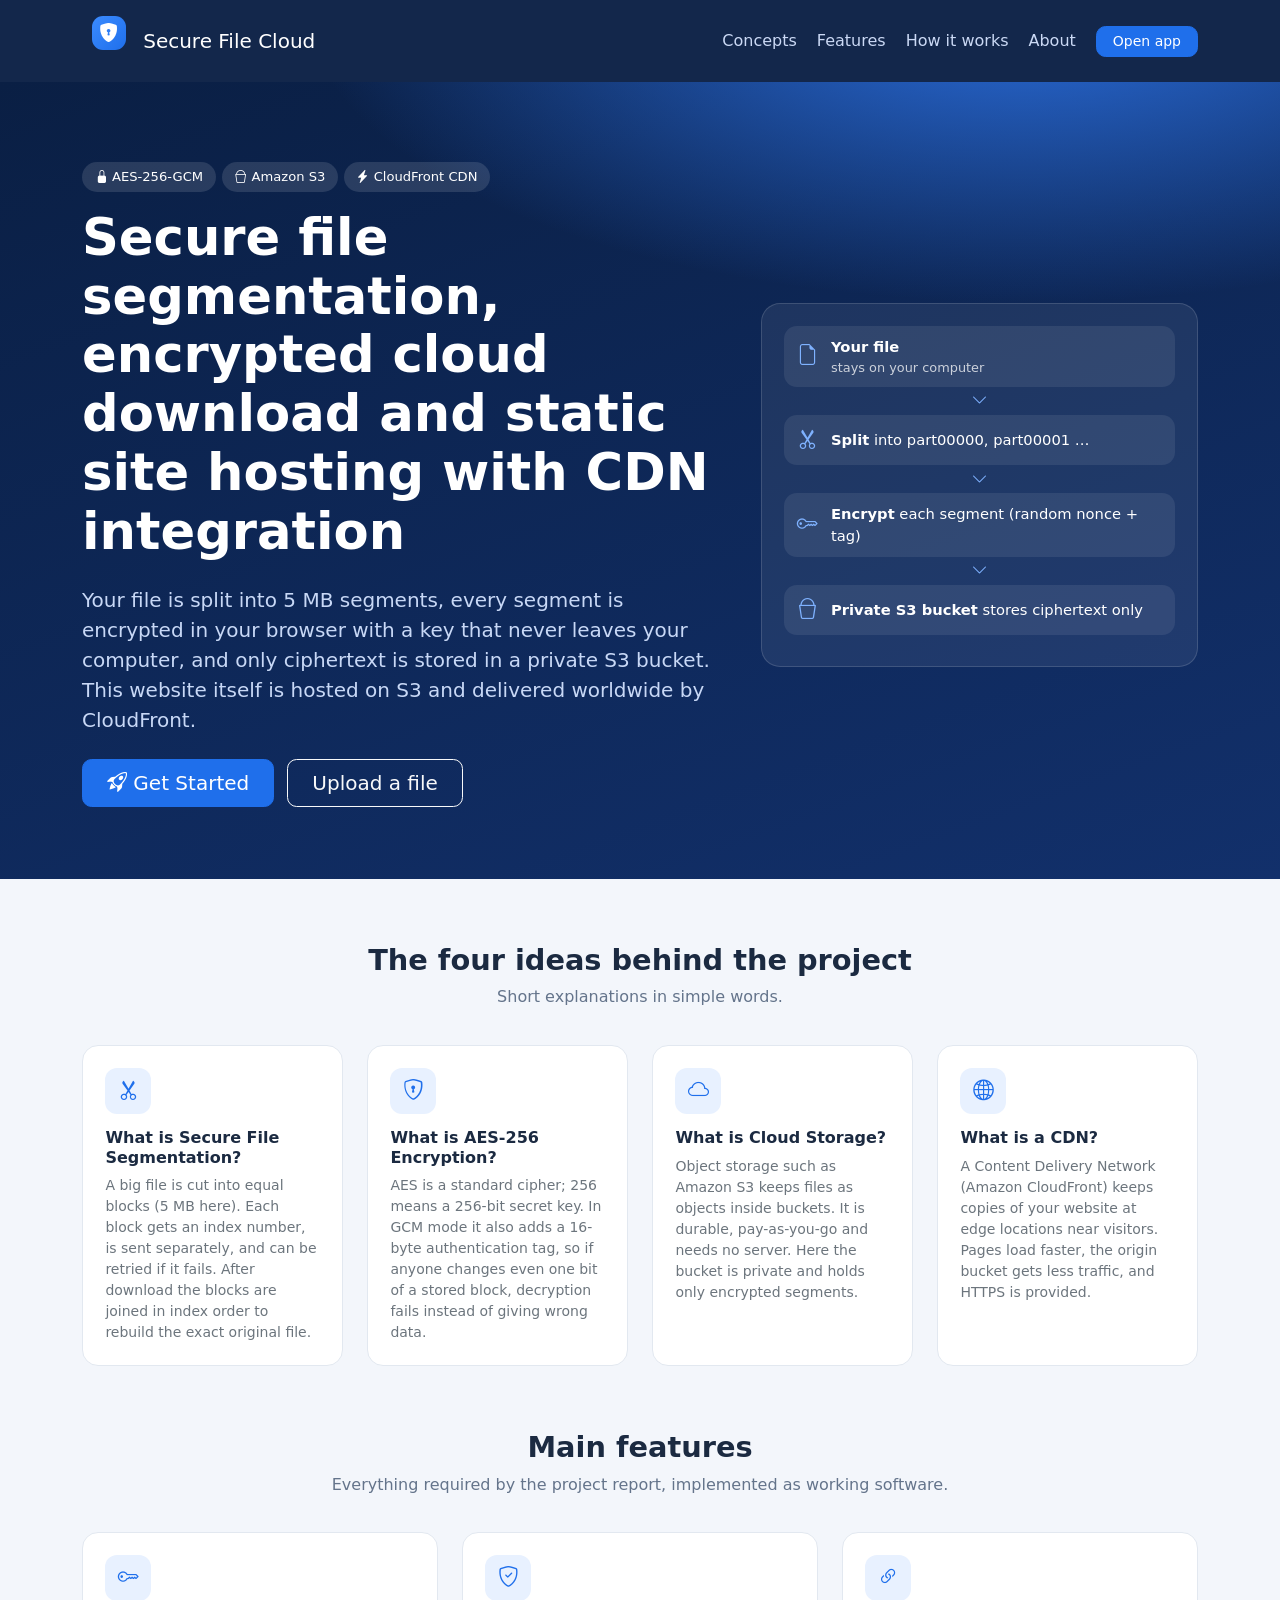
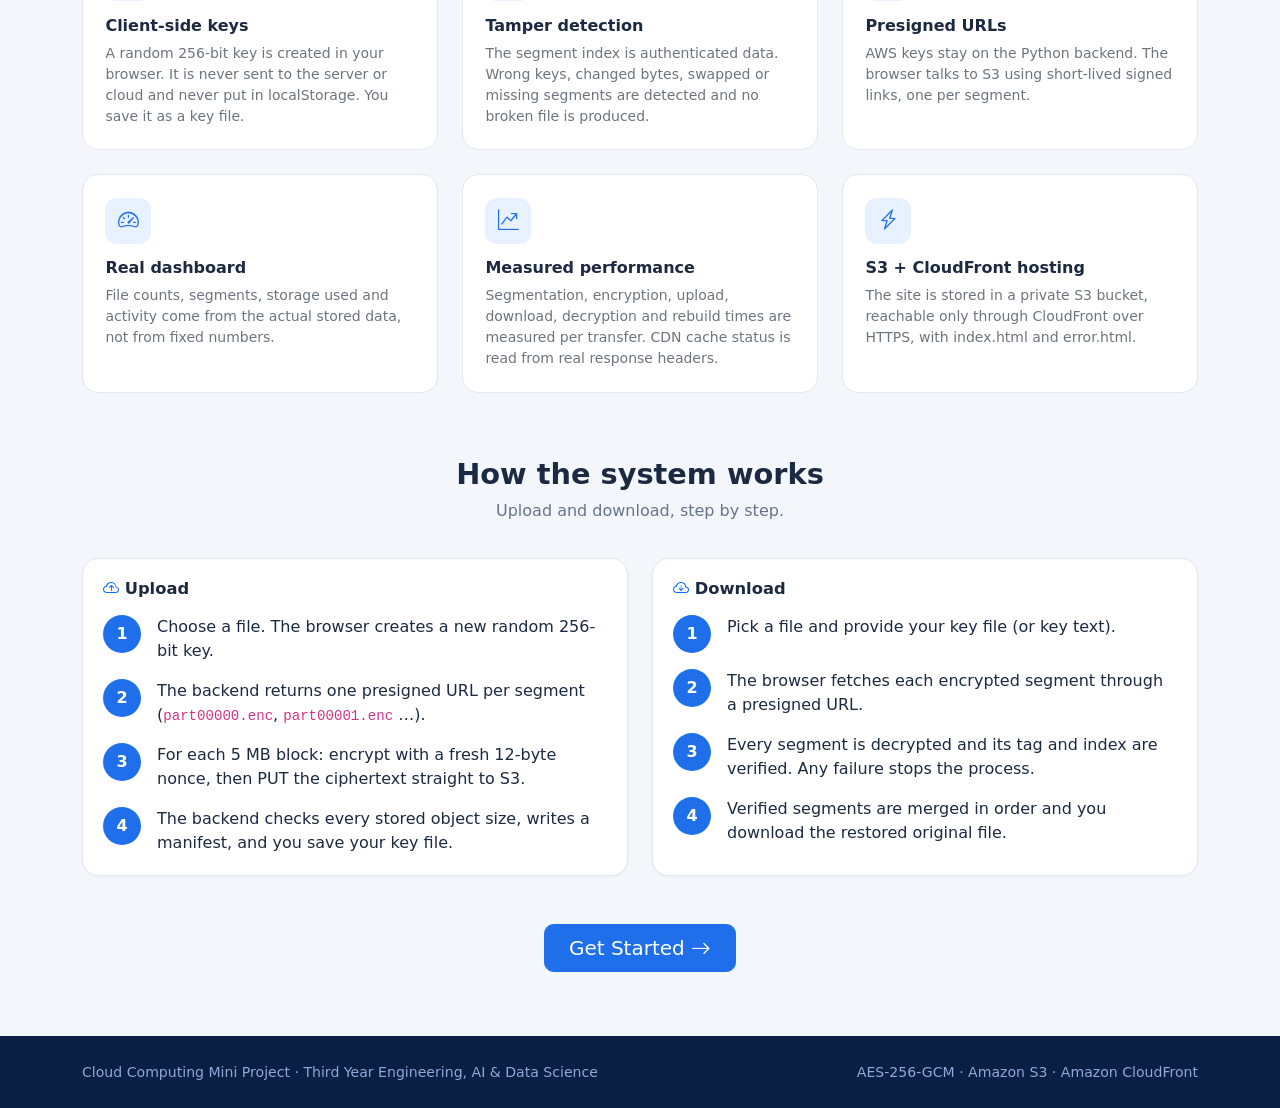
==== frontend/index.html @ 1c8c1bfe "initial app" ====
<!DOCTYPE html>
<html lang="en"><head><meta charset="utf-8"><meta name="viewport" content="width=device-width,initial-scale=1">
<link rel="icon" href="data:image/svg+xml,<svg xmlns=%22http://www.w3.org/2000/svg%22 viewBox=%220 0 100 100%22><text y=%22.9em%22 font-size=%2290%22>🔐</text></svg>">
<link href="https://cdn.jsdelivr.net/npm/bootstrap@5.3.3/dist/css/bootstrap.min.css" rel="stylesheet">
<link href="https://cdn.jsdelivr.net/npm/bootstrap-icons@1.11.3/font/bootstrap-icons.min.css" rel="stylesheet">
<link href="style.css" rel="stylesheet">
<script src="config.js"></script><title>Secure File Cloud · Segmentation, AES-256-GCM, S3 and CDN</title>
<meta name="description" content="Split files into segments, encrypt them in your browser with AES-256-GCM, store them in Amazon S3 and serve the site through CloudFront."></head>
<body>
<nav class="navbar navbar-expand-lg nav-land sticky-top navbar-dark"><div class="container">
  <a class="navbar-brand d-flex align-items-center gap-2" href="index.html"><span class="brand"><span class="logo" style="width:34px;height:34px"><i class="bi bi-shield-lock-fill"></i></span></span>Secure File Cloud</a>
  <button class="navbar-toggler" data-bs-toggle="collapse" data-bs-target="#nv" onclick="document.getElementById('nv').classList.toggle('show')"><span class="navbar-toggler-icon"></span></button>
  <div class="collapse navbar-collapse" id="nv"><ul class="navbar-nav ms-auto align-items-lg-center gap-lg-1">
    <li class="nav-item"><a class="nav-link" href="#concepts">Concepts</a></li><li class="nav-item"><a class="nav-link" href="#features">Features</a></li>
    <li class="nav-item"><a class="nav-link" href="#how">How it works</a></li><li class="nav-item"><a class="nav-link" href="about.html">About</a></li>
    <li class="nav-item ms-lg-2"><a class="btn btn-primary btn-sm px-3" href="dashboard.html">Open app</a></li></ul></div></div></nav>

<header class="hero"><div class="container"><div class="row align-items-center g-5">
  <div class="col-lg-7">
    <span class="chip"><i class="bi bi-lock-fill"></i> AES-256-GCM</span><span class="chip"><i class="bi bi-bucket"></i> Amazon S3</span><span class="chip"><i class="bi bi-lightning-charge-fill"></i> CloudFront CDN</span>
    <h1 class="mt-2">Secure file segmentation, encrypted cloud download and static site hosting with CDN integration</h1>
    <p class="lead my-4">Your file is split into 5 MB segments, every segment is encrypted <b>in your browser</b> with a key that never leaves your computer, and only ciphertext is stored in a private S3 bucket. This website itself is hosted on S3 and delivered worldwide by CloudFront.</p>
    <a class="btn btn-primary btn-lg px-4 me-2" href="dashboard.html"><i class="bi bi-rocket-takeoff"></i> Get Started</a>
    <a class="btn btn-outline-light btn-lg px-4" href="upload.html">Upload a file</a>
  </div>
  <div class="col-lg-5"><div class="flow">
    <div class="node"><i class="bi bi-file-earmark"></i><div><b>Your file</b><div class="small opacity-75">stays on your computer</div></div></div><div class="arrow"><i class="bi bi-chevron-down"></i></div>
    <div class="node"><i class="bi bi-scissors"></i><div><b>Split</b> into part00000, part00001 …</div></div><div class="arrow"><i class="bi bi-chevron-down"></i></div>
    <div class="node"><i class="bi bi-key"></i><div><b>Encrypt</b> each segment (random nonce + tag)</div></div><div class="arrow"><i class="bi bi-chevron-down"></i></div>
    <div class="node"><i class="bi bi-bucket"></i><div><b>Private S3 bucket</b> stores ciphertext only</div></div></div></div>
</div></div></header>

<section class="sect" id="concepts"><div class="container text-center"><h2>The four ideas behind the project</h2><p class="sub">Short explanations in simple words.</p>
<div class="row g-4 text-start">
 <div class="col-md-6 col-lg-3"><div class="card-x"><div class="ico"><i class="bi bi-scissors"></i></div><h3 class="h6 fw-bold">What is Secure File Segmentation?</h3><p class="small text-secondary mb-0">A big file is cut into equal blocks (5 MB here). Each block gets an index number, is sent separately, and can be retried if it fails. After download the blocks are joined in index order to rebuild the exact original file.</p></div></div>
 <div class="col-md-6 col-lg-3"><div class="card-x"><div class="ico"><i class="bi bi-shield-lock"></i></div><h3 class="h6 fw-bold">What is AES-256 Encryption?</h3><p class="small text-secondary mb-0">AES is a standard cipher; 256 means a 256-bit secret key. In GCM mode it also adds a 16-byte authentication tag, so if anyone changes even one bit of a stored block, decryption fails instead of giving wrong data.</p></div></div>
 <div class="col-md-6 col-lg-3"><div class="card-x"><div class="ico"><i class="bi bi-cloud"></i></div><h3 class="h6 fw-bold">What is Cloud Storage?</h3><p class="small text-secondary mb-0">Object storage such as Amazon S3 keeps files as objects inside buckets. It is durable, pay-as-you-go and needs no server. Here the bucket is private and holds only encrypted segments.</p></div></div>
 <div class="col-md-6 col-lg-3"><div class="card-x"><div class="ico"><i class="bi bi-globe2"></i></div><h3 class="h6 fw-bold">What is a CDN?</h3><p class="small text-secondary mb-0">A Content Delivery Network (Amazon CloudFront) keeps copies of your website at edge locations near visitors. Pages load faster, the origin bucket gets less traffic, and HTTPS is provided.</p></div></div>
</div></div></section>

<section class="sect pt-0" id="features"><div class="container text-center"><h2>Main features</h2><p class="sub">Everything required by the project report, implemented as working software.</p>
<div class="row g-4 text-start">
 <div class="col-md-6 col-lg-4"><div class="card-x"><div class="ico"><i class="bi bi-key"></i></div><h3 class="h6 fw-bold">Client-side keys</h3><p class="small text-secondary mb-0">A random 256-bit key is created in your browser. It is never sent to the server or cloud and never put in localStorage. You save it as a key file.</p></div></div>
 <div class="col-md-6 col-lg-4"><div class="card-x"><div class="ico"><i class="bi bi-shield-check"></i></div><h3 class="h6 fw-bold">Tamper detection</h3><p class="small text-secondary mb-0">The segment index is authenticated data. Wrong keys, changed bytes, swapped or missing segments are detected and no broken file is produced.</p></div></div>
 <div class="col-md-6 col-lg-4"><div class="card-x"><div class="ico"><i class="bi bi-link-45deg"></i></div><h3 class="h6 fw-bold">Presigned URLs</h3><p class="small text-secondary mb-0">AWS keys stay on the Python backend. The browser talks to S3 using short-lived signed links, one per segment.</p></div></div>
 <div class="col-md-6 col-lg-4"><div class="card-x"><div class="ico"><i class="bi bi-speedometer2"></i></div><h3 class="h6 fw-bold">Real dashboard</h3><p class="small text-secondary mb-0">File counts, segments, storage used and activity come from the actual stored data, not from fixed numbers.</p></div></div>
 <div class="col-md-6 col-lg-4"><div class="card-x"><div class="ico"><i class="bi bi-graph-up-arrow"></i></div><h3 class="h6 fw-bold">Measured performance</h3><p class="small text-secondary mb-0">Segmentation, encryption, upload, download, decryption and rebuild times are measured per transfer. CDN cache status is read from real response headers.</p></div></div>
 <div class="col-md-6 col-lg-4"><div class="card-x"><div class="ico"><i class="bi bi-lightning-charge"></i></div><h3 class="h6 fw-bold">S3 + CloudFront hosting</h3><p class="small text-secondary mb-0">The site is stored in a private S3 bucket, reachable only through CloudFront over HTTPS, with index.html and error.html.</p></div></div>
</div></div></section>

<section class="sect pt-0" id="how"><div class="container"><h2 class="text-center">How the system works</h2><p class="sub text-center">Upload and download, step by step.</p>
<div class="row g-4"><div class="col-lg-6"><div class="panel h-100"><h3><i class="bi bi-cloud-arrow-up text-primary"></i> Upload</h3>
 <div class="d-flex gap-3 mb-3"><span class="step-n">1</span><div>Choose a file. The browser creates a new random 256-bit key.</div></div>
 <div class="d-flex gap-3 mb-3"><span class="step-n">2</span><div>The backend returns one presigned URL per segment (<code>part00000.enc</code>, <code>part00001.enc</code> …).</div></div>
 <div class="d-flex gap-3 mb-3"><span class="step-n">3</span><div>For each 5 MB block: encrypt with a fresh 12-byte nonce, then PUT the ciphertext straight to S3.</div></div>
 <div class="d-flex gap-3"><span class="step-n">4</span><div>The backend checks every stored object size, writes a manifest, and you save your key file.</div></div></div></div>
 <div class="col-lg-6"><div class="panel h-100"><h3><i class="bi bi-cloud-arrow-down text-primary"></i> Download</h3>
 <div class="d-flex gap-3 mb-3"><span class="step-n">1</span><div>Pick a file and provide your key file (or key text).</div></div>
 <div class="d-flex gap-3 mb-3"><span class="step-n">2</span><div>The browser fetches each encrypted segment through a presigned URL.</div></div>
 <div class="d-flex gap-3 mb-3"><span class="step-n">3</span><div>Every segment is decrypted and its tag and index are verified. Any failure stops the process.</div></div>
 <div class="d-flex gap-3"><span class="step-n">4</span><div>Verified segments are merged in order and you download the restored original file.</div></div></div></div></div>
<div class="text-center mt-5"><a class="btn btn-primary btn-lg px-4" href="dashboard.html">Get Started <i class="bi bi-arrow-right"></i></a></div></div></section>

<footer class="footer"><div class="container d-flex flex-wrap justify-content-between gap-2"><span>Cloud Computing Mini Project · Third Year Engineering, AI &amp; Data Science</span><span>AES-256-GCM · Amazon S3 · Amazon CloudFront</span></div></footer>
</body></html>
---- frontend/style.css ----
:root{--navy:#0a1f44;--navy2:#12306b;--blue:#1f6feb;--blue-d:#1658bd;--sky:#e8f1ff;--bg:#f3f6fb;--ink:#1b2a41;--muted:#64748b;--line:#e2e8f0;--ok:#12a150;--warn:#d98a00;--bad:#d92d3a;--side:252px}
*{box-sizing:border-box}
body{font-family:"Segoe UI",system-ui,-apple-system,Roboto,Arial,sans-serif;background:var(--bg);color:var(--ink)}
a{color:var(--blue)}
code,.mono{font-family:ui-monospace,SFMono-Regular,Consolas,monospace;font-size:.88em}
.btn-primary{--bs-btn-bg:var(--blue);--bs-btn-border-color:var(--blue);--bs-btn-hover-bg:var(--blue-d);--bs-btn-hover-border-color:var(--blue-d);--bs-btn-disabled-bg:var(--blue);--bs-btn-disabled-border-color:var(--blue)}
.btn{border-radius:.6rem;font-weight:500}

/* ---- app shell ---- */
.sidebar{position:fixed;inset:0 auto 0 0;width:var(--side);background:linear-gradient(180deg,var(--navy),var(--navy2));color:#cbd9f5;display:flex;flex-direction:column;padding:1.1rem .8rem;z-index:1040;transition:transform .25s}
.brand{display:flex;gap:.7rem;align-items:center;color:#fff;text-decoration:none;padding:.2rem .6rem 1.2rem;font-weight:600;line-height:1.15}
.brand .logo{width:38px;height:38px;border-radius:11px;background:linear-gradient(135deg,#3b8bff,#1f6feb);display:grid;place-items:center;font-size:1.2rem;color:#fff;flex:none}
.brand small{display:block;font-weight:400;color:#8fa8d8;font-size:.72rem}
.side-link{display:flex;gap:.75rem;align-items:center;color:#cbd9f5;text-decoration:none;padding:.65rem .8rem;border-radius:.7rem;margin-bottom:.2rem;font-size:.95rem}
.side-link:hover{background:rgba(255,255,255,.08);color:#fff}
.side-link.active{background:var(--blue);color:#fff;box-shadow:0 4px 14px rgba(31,111,235,.4)}
.side-foot{margin-top:auto;font-size:.75rem;color:#8fa8d8;padding:.6rem}
.content{margin-left:var(--side);min-height:100vh}
.topbar{display:flex;align-items:center;gap:1rem;padding:.9rem 1.6rem;background:#fff;border-bottom:1px solid var(--line);position:sticky;top:0;z-index:1030}
.topbar h1{font-size:1.15rem;margin:0;font-weight:600}
.menu-btn{display:none;border:0;background:none;font-size:1.5rem}
.page{padding:1.6rem;max-width:1250px}
.scrim{display:none}
@media(max-width:991px){.sidebar{transform:translateX(-100%)}.sidebar.open{transform:none}.content{margin-left:0}.menu-btn{display:block}.scrim.show{display:block;position:fixed;inset:0;background:rgba(10,31,68,.5);z-index:1035}.page{padding:1rem}.topbar{padding:.8rem 1rem}}

/* ---- components ---- */
.panel{background:#fff;border:1px solid var(--line);border-radius:1rem;padding:1.25rem;box-shadow:0 1px 3px rgba(10,31,68,.04)}
.panel h2,.panel h3{font-size:1.02rem;font-weight:600;margin-bottom:1rem}
.stat{display:flex;gap:1rem;align-items:center}
.stat .ico{width:48px;height:48px;border-radius:13px;display:grid;place-items:center;font-size:1.4rem;background:var(--sky);color:var(--blue);flex:none}
.stat .ico.g{background:#e3f7ec;color:var(--ok)}.stat .ico.r{background:#fde8ea;color:var(--bad)}.stat .ico.n{background:#e6eaf4;color:var(--navy2)}
.stat .v{font-size:1.65rem;font-weight:700;line-height:1.1}.stat .l{color:var(--muted);font-size:.85rem}
.pill{display:inline-flex;align-items:center;gap:.45rem;padding:.28rem .75rem;border-radius:2rem;font-size:.8rem;font-weight:500;background:#eef2f8;color:var(--muted);white-space:nowrap}
.pill .dot{width:8px;height:8px;border-radius:50%;background:currentColor}
.pill.ok{background:#e3f7ec;color:var(--ok)}.pill.warn{background:#fff4dc;color:var(--warn)}.pill.bad{background:#fde8ea;color:var(--bad)}.pill.busy{background:var(--sky);color:var(--blue)}
.table{--bs-table-bg:transparent;font-size:.92rem;vertical-align:middle}
.table thead th{font-size:.75rem;text-transform:uppercase;letter-spacing:.04em;color:var(--muted);font-weight:600;border-bottom-width:1px;white-space:nowrap}
.table-wrap{overflow-x:auto}
.drop{border:2px dashed #b8cdf2;background:#f7faff;border-radius:1rem;padding:2.2rem 1rem;text-align:center;cursor:pointer;transition:.15s}
.drop:hover,.drop.over{background:var(--sky);border-color:var(--blue)}
.drop i{font-size:2.4rem;color:var(--blue)}
.progress{height:.7rem;border-radius:1rem;background:#e6edf8}.progress-bar{background:linear-gradient(90deg,#3b8bff,var(--blue))}
.keybox{background:#0e1b36;color:#9fe0b5;border-radius:.7rem;padding:.8rem 1rem;word-break:break-all}
.metric{background:var(--bg);border-radius:.7rem;padding:.65rem .8rem}.metric .k{font-size:.72rem;color:var(--muted);text-transform:uppercase;letter-spacing:.04em}.metric .n{font-weight:600}
.stackbar{display:flex;height:1.6rem;border-radius:.5rem;overflow:hidden;background:#e6edf8}.stackbar div{height:100%}
.legend i{display:inline-block;width:.8rem;height:.8rem;border-radius:3px;margin-right:.35rem;vertical-align:-1px}
.empty{text-align:center;color:var(--muted);padding:1.6rem 1rem}.empty i{font-size:1.8rem;display:block;margin-bottom:.4rem;opacity:.6}
.toasts{position:fixed;top:1rem;right:1rem;z-index:2000;display:flex;flex-direction:column;gap:.6rem;max-width:min(380px,calc(100vw - 2rem))}
.toast-x{background:#fff;border-left:5px solid var(--blue);border-radius:.7rem;box-shadow:0 8px 28px rgba(10,31,68,.2);padding:.8rem 1rem;display:flex;gap:.7rem;animation:in .25s}
.toast-x.ok{border-color:var(--ok)}.toast-x.bad{border-color:var(--bad)}.toast-x.warn{border-color:var(--warn)}
@keyframes in{from{opacity:0;transform:translateX(30px)}}

/* ---- landing page ---- */
.nav-land{background:rgba(10,31,68,.96);backdrop-filter:blur(8px)}
.nav-land .nav-link{color:#cbd9f5}.nav-land .nav-link:hover{color:#fff}
.hero{background:radial-gradient(1200px 500px at 80% -10%,#2b6fe0 0,transparent 60%),linear-gradient(160deg,var(--navy),var(--navy2));color:#fff;padding:5rem 0 4.5rem}
.hero h1{font-weight:700;font-size:clamp(2rem,4.5vw,3.2rem);line-height:1.15}.hero p.lead{color:#c8d8f6}
.hero .chip{display:inline-block;padding:.3rem .8rem;border-radius:2rem;background:rgba(255,255,255,.12);font-size:.82rem;margin:0 .35rem .5rem 0}
.flow{background:rgba(255,255,255,.07);border:1px solid rgba(255,255,255,.14);border-radius:1.2rem;padding:1.4rem}
.flow .node{display:flex;gap:.8rem;align-items:center;padding:.6rem .8rem;border-radius:.8rem;background:rgba(255,255,255,.08);margin-bottom:.5rem;font-size:.92rem}
.flow .node i{font-size:1.3rem;color:#7fb2ff}.flow .arrow{text-align:center;color:#7fb2ff;line-height:1;margin:-.15rem 0 .35rem}
.sect{padding:4rem 0}.sect h2{font-weight:700;font-size:1.8rem}.sect .sub{color:var(--muted);max-width:640px;margin:.4rem auto 2.2rem}
.card-x{background:#fff;border:1px solid var(--line);border-radius:1rem;padding:1.4rem;height:100%;transition:.15s}.card-x:hover{box-shadow:0 10px 28px rgba(10,31,68,.1);transform:translateY(-2px)}
.card-x .ico{width:46px;height:46px;border-radius:12px;background:var(--sky);color:var(--blue);display:grid;place-items:center;font-size:1.3rem;margin-bottom:.9rem}
.step-n{width:38px;height:38px;border-radius:50%;background:var(--blue);color:#fff;display:grid;place-items:center;font-weight:700;flex:none}
.footer{background:var(--navy);color:#8fa8d8;padding:1.6rem 0;font-size:.88rem}
.arch{display:grid;gap:.5rem}.arch .row-a{display:grid;grid-template-columns:repeat(auto-fit,minmax(150px,1fr));gap:.6rem}
.arch .box{background:var(--sky);border:1px solid #c7dbfb;border-radius:.8rem;padding:.7rem;text-align:center;font-size:.88rem}.arch .box b{display:block;color:var(--navy2)}.arch .box.dark{background:var(--navy);border-color:var(--navy);color:#fff}.arch .box.dark b{color:#fff}
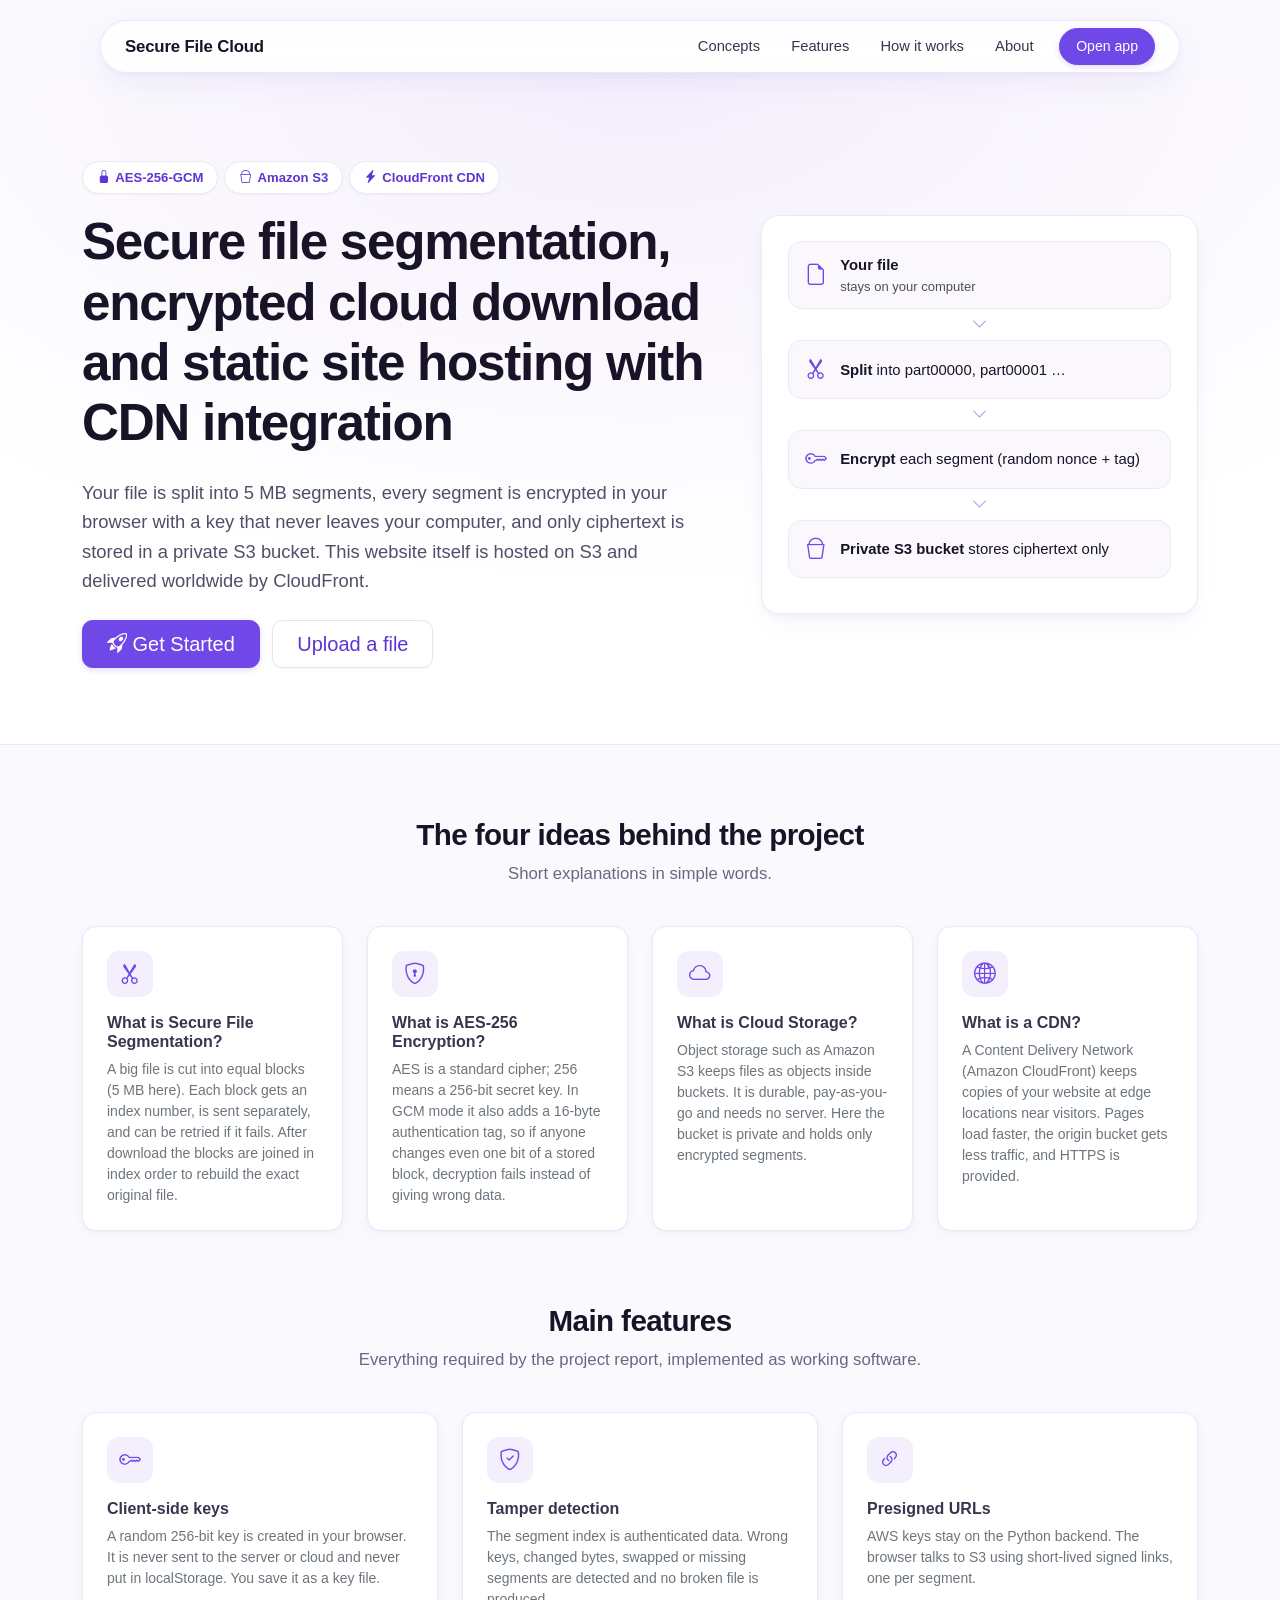
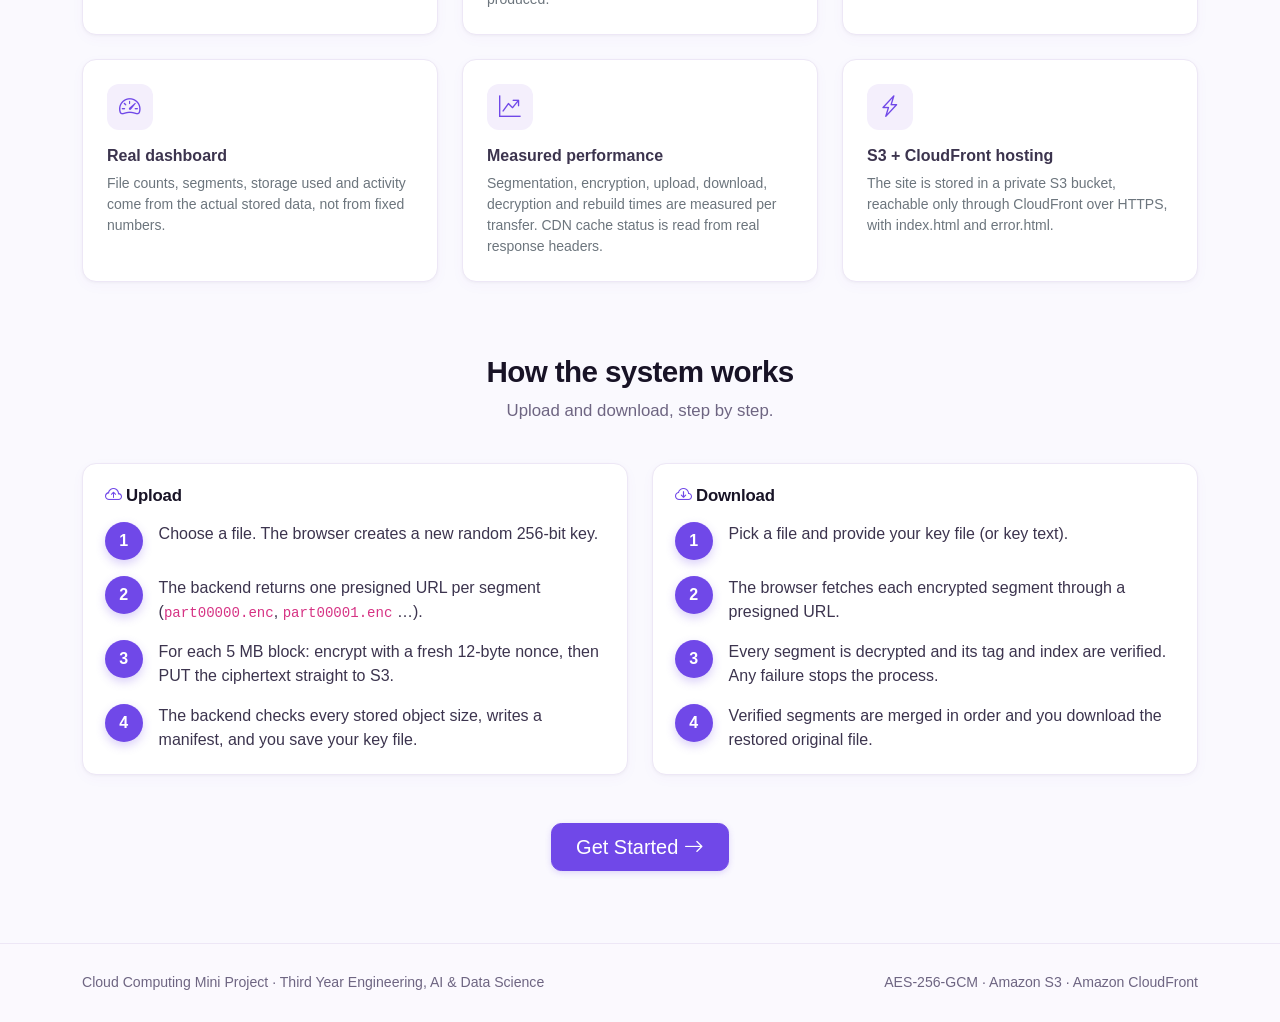
==== commit 3cfec0aa: "refactor: update landing page layout and styling in index and error templates" ====
--- a/frontend/index.html
+++ b/frontend/index.html
@@ -1,65 +1,221 @@
 <!DOCTYPE html>
-<html lang="en"><head><meta charset="utf-8"><meta name="viewport" content="width=device-width,initial-scale=1">
-<link rel="icon" href="data:image/svg+xml,<svg xmlns=%22http://www.w3.org/2000/svg%22 viewBox=%220 0 100 100%22><text y=%22.9em%22 font-size=%2290%22>🔐</text></svg>">
-<link href="https://cdn.jsdelivr.net/npm/bootstrap@5.3.3/dist/css/bootstrap.min.css" rel="stylesheet">
-<link href="https://cdn.jsdelivr.net/npm/bootstrap-icons@1.11.3/font/bootstrap-icons.min.css" rel="stylesheet">
-<link href="style.css" rel="stylesheet">
-<script src="config.js"></script><title>Secure File Cloud · Segmentation, AES-256-GCM, S3 and CDN</title>
-<meta name="description" content="Split files into segments, encrypt them in your browser with AES-256-GCM, store them in Amazon S3 and serve the site through CloudFront."></head>
+<html lang="en">
+
+<head>
+  <meta charset="utf-8">
+  <meta name="viewport" content="width=device-width,initial-scale=1">
+  <link href="https://cdn.jsdelivr.net/npm/bootstrap@5.3.3/dist/css/bootstrap.min.css" rel="stylesheet">
+  <link href="https://cdn.jsdelivr.net/npm/bootstrap-icons@1.11.3/font/bootstrap-icons.min.css" rel="stylesheet">
+  <link href="style.css" rel="stylesheet">
+  <script src="config.js"></script>
+  <title>Secure File Cloud · Segmentation, AES-256-GCM, S3 and CDN</title>
+  <meta name="description"
+    content="Split files into segments, encrypt them in your browser with AES-256-GCM, store them in Amazon S3 and serve the site through CloudFront.">
+</head>
+
 <body>
-<nav class="navbar navbar-expand-lg nav-land sticky-top navbar-dark"><div class="container">
-  <a class="navbar-brand d-flex align-items-center gap-2" href="index.html"><span class="brand"><span class="logo" style="width:34px;height:34px"><i class="bi bi-shield-lock-fill"></i></span></span>Secure File Cloud</a>
+<nav class="navbar navbar-expand-lg nav-land sticky-top navbar-light"><div class="container">
+  <a class="navbar-brand d-flex align-items-center gap-2" href="index.html">Secure File Cloud</a>
   <button class="navbar-toggler" data-bs-toggle="collapse" data-bs-target="#nv" onclick="document.getElementById('nv').classList.toggle('show')"><span class="navbar-toggler-icon"></span></button>
   <div class="collapse navbar-collapse" id="nv"><ul class="navbar-nav ms-auto align-items-lg-center gap-lg-1">
     <li class="nav-item"><a class="nav-link" href="#concepts">Concepts</a></li><li class="nav-item"><a class="nav-link" href="#features">Features</a></li>
     <li class="nav-item"><a class="nav-link" href="#how">How it works</a></li><li class="nav-item"><a class="nav-link" href="about.html">About</a></li>
     <li class="nav-item ms-lg-2"><a class="btn btn-primary btn-sm px-3" href="dashboard.html">Open app</a></li></ul></div></div></nav>
 
-<header class="hero"><div class="container"><div class="row align-items-center g-5">
-  <div class="col-lg-7">
-    <span class="chip"><i class="bi bi-lock-fill"></i> AES-256-GCM</span><span class="chip"><i class="bi bi-bucket"></i> Amazon S3</span><span class="chip"><i class="bi bi-lightning-charge-fill"></i> CloudFront CDN</span>
-    <h1 class="mt-2">Secure file segmentation, encrypted cloud download and static site hosting with CDN integration</h1>
-    <p class="lead my-4">Your file is split into 5 MB segments, every segment is encrypted <b>in your browser</b> with a key that never leaves your computer, and only ciphertext is stored in a private S3 bucket. This website itself is hosted on S3 and delivered worldwide by CloudFront.</p>
-    <a class="btn btn-primary btn-lg px-4 me-2" href="dashboard.html"><i class="bi bi-rocket-takeoff"></i> Get Started</a>
-    <a class="btn btn-outline-light btn-lg px-4" href="upload.html">Upload a file</a>
-  </div>
-  <div class="col-lg-5"><div class="flow">
-    <div class="node"><i class="bi bi-file-earmark"></i><div><b>Your file</b><div class="small opacity-75">stays on your computer</div></div></div><div class="arrow"><i class="bi bi-chevron-down"></i></div>
-    <div class="node"><i class="bi bi-scissors"></i><div><b>Split</b> into part00000, part00001 …</div></div><div class="arrow"><i class="bi bi-chevron-down"></i></div>
-    <div class="node"><i class="bi bi-key"></i><div><b>Encrypt</b> each segment (random nonce + tag)</div></div><div class="arrow"><i class="bi bi-chevron-down"></i></div>
-    <div class="node"><i class="bi bi-bucket"></i><div><b>Private S3 bucket</b> stores ciphertext only</div></div></div></div>
-</div></div></header>
-
-<section class="sect" id="concepts"><div class="container text-center"><h2>The four ideas behind the project</h2><p class="sub">Short explanations in simple words.</p>
-<div class="row g-4 text-start">
- <div class="col-md-6 col-lg-3"><div class="card-x"><div class="ico"><i class="bi bi-scissors"></i></div><h3 class="h6 fw-bold">What is Secure File Segmentation?</h3><p class="small text-secondary mb-0">A big file is cut into equal blocks (5 MB here). Each block gets an index number, is sent separately, and can be retried if it fails. After download the blocks are joined in index order to rebuild the exact original file.</p></div></div>
- <div class="col-md-6 col-lg-3"><div class="card-x"><div class="ico"><i class="bi bi-shield-lock"></i></div><h3 class="h6 fw-bold">What is AES-256 Encryption?</h3><p class="small text-secondary mb-0">AES is a standard cipher; 256 means a 256-bit secret key. In GCM mode it also adds a 16-byte authentication tag, so if anyone changes even one bit of a stored block, decryption fails instead of giving wrong data.</p></div></div>
- <div class="col-md-6 col-lg-3"><div class="card-x"><div class="ico"><i class="bi bi-cloud"></i></div><h3 class="h6 fw-bold">What is Cloud Storage?</h3><p class="small text-secondary mb-0">Object storage such as Amazon S3 keeps files as objects inside buckets. It is durable, pay-as-you-go and needs no server. Here the bucket is private and holds only encrypted segments.</p></div></div>
- <div class="col-md-6 col-lg-3"><div class="card-x"><div class="ico"><i class="bi bi-globe2"></i></div><h3 class="h6 fw-bold">What is a CDN?</h3><p class="small text-secondary mb-0">A Content Delivery Network (Amazon CloudFront) keeps copies of your website at edge locations near visitors. Pages load faster, the origin bucket gets less traffic, and HTTPS is provided.</p></div></div>
-</div></div></section>
-
-<section class="sect pt-0" id="features"><div class="container text-center"><h2>Main features</h2><p class="sub">Everything required by the project report, implemented as working software.</p>
-<div class="row g-4 text-start">
- <div class="col-md-6 col-lg-4"><div class="card-x"><div class="ico"><i class="bi bi-key"></i></div><h3 class="h6 fw-bold">Client-side keys</h3><p class="small text-secondary mb-0">A random 256-bit key is created in your browser. It is never sent to the server or cloud and never put in localStorage. You save it as a key file.</p></div></div>
- <div class="col-md-6 col-lg-4"><div class="card-x"><div class="ico"><i class="bi bi-shield-check"></i></div><h3 class="h6 fw-bold">Tamper detection</h3><p class="small text-secondary mb-0">The segment index is authenticated data. Wrong keys, changed bytes, swapped or missing segments are detected and no broken file is produced.</p></div></div>
- <div class="col-md-6 col-lg-4"><div class="card-x"><div class="ico"><i class="bi bi-link-45deg"></i></div><h3 class="h6 fw-bold">Presigned URLs</h3><p class="small text-secondary mb-0">AWS keys stay on the Python backend. The browser talks to S3 using short-lived signed links, one per segment.</p></div></div>
- <div class="col-md-6 col-lg-4"><div class="card-x"><div class="ico"><i class="bi bi-speedometer2"></i></div><h3 class="h6 fw-bold">Real dashboard</h3><p class="small text-secondary mb-0">File counts, segments, storage used and activity come from the actual stored data, not from fixed numbers.</p></div></div>
- <div class="col-md-6 col-lg-4"><div class="card-x"><div class="ico"><i class="bi bi-graph-up-arrow"></i></div><h3 class="h6 fw-bold">Measured performance</h3><p class="small text-secondary mb-0">Segmentation, encryption, upload, download, decryption and rebuild times are measured per transfer. CDN cache status is read from real response headers.</p></div></div>
- <div class="col-md-6 col-lg-4"><div class="card-x"><div class="ico"><i class="bi bi-lightning-charge"></i></div><h3 class="h6 fw-bold">S3 + CloudFront hosting</h3><p class="small text-secondary mb-0">The site is stored in a private S3 bucket, reachable only through CloudFront over HTTPS, with index.html and error.html.</p></div></div>
-</div></div></section>
-
-<section class="sect pt-0" id="how"><div class="container"><h2 class="text-center">How the system works</h2><p class="sub text-center">Upload and download, step by step.</p>
-<div class="row g-4"><div class="col-lg-6"><div class="panel h-100"><h3><i class="bi bi-cloud-arrow-up text-primary"></i> Upload</h3>
- <div class="d-flex gap-3 mb-3"><span class="step-n">1</span><div>Choose a file. The browser creates a new random 256-bit key.</div></div>
- <div class="d-flex gap-3 mb-3"><span class="step-n">2</span><div>The backend returns one presigned URL per segment (<code>part00000.enc</code>, <code>part00001.enc</code> …).</div></div>
- <div class="d-flex gap-3 mb-3"><span class="step-n">3</span><div>For each 5 MB block: encrypt with a fresh 12-byte nonce, then PUT the ciphertext straight to S3.</div></div>
- <div class="d-flex gap-3"><span class="step-n">4</span><div>The backend checks every stored object size, writes a manifest, and you save your key file.</div></div></div></div>
- <div class="col-lg-6"><div class="panel h-100"><h3><i class="bi bi-cloud-arrow-down text-primary"></i> Download</h3>
- <div class="d-flex gap-3 mb-3"><span class="step-n">1</span><div>Pick a file and provide your key file (or key text).</div></div>
- <div class="d-flex gap-3 mb-3"><span class="step-n">2</span><div>The browser fetches each encrypted segment through a presigned URL.</div></div>
- <div class="d-flex gap-3 mb-3"><span class="step-n">3</span><div>Every segment is decrypted and its tag and index are verified. Any failure stops the process.</div></div>
- <div class="d-flex gap-3"><span class="step-n">4</span><div>Verified segments are merged in order and you download the restored original file.</div></div></div></div></div>
-<div class="text-center mt-5"><a class="btn btn-primary btn-lg px-4" href="dashboard.html">Get Started <i class="bi bi-arrow-right"></i></a></div></div></section>
-
-<footer class="footer"><div class="container d-flex flex-wrap justify-content-between gap-2"><span>Cloud Computing Mini Project · Third Year Engineering, AI &amp; Data Science</span><span>AES-256-GCM · Amazon S3 · Amazon CloudFront</span></div></footer>
-</body></html>
+  <header class="hero">
+    <div class="container">
+      <div class="row align-items-center g-5">
+        <div class="col-lg-7">
+          <span class="chip"><i class="bi bi-lock-fill"></i> AES-256-GCM</span><span class="chip"><i
+              class="bi bi-bucket"></i> Amazon S3</span><span class="chip"><i class="bi bi-lightning-charge-fill"></i>
+            CloudFront CDN</span>
+          <h1 class="mt-2">Secure file segmentation, encrypted cloud download and static site hosting with CDN
+            integration</h1>
+          <p class="lead my-4">Your file is split into 5 MB segments, every segment is encrypted <b>in your browser</b>
+            with a key that never leaves your computer, and only ciphertext is stored in a private S3 bucket. This
+            website itself is hosted on S3 and delivered worldwide by CloudFront.</p>
+          <a class="btn btn-primary btn-lg px-4 me-2" href="dashboard.html"><i class="bi bi-rocket-takeoff"></i> Get
+            Started</a>
+          <a class="btn btn-outline-purple btn-lg px-4" href="upload.html">Upload a file</a>
+        </div>
+        <div class="col-lg-5">
+          <div class="flow">
+            <div class="node"><i class="bi bi-file-earmark"></i>
+              <div><b>Your file</b>
+                <div class="small opacity-75">stays on your computer</div>
+              </div>
+            </div>
+            <div class="arrow"><i class="bi bi-chevron-down"></i></div>
+            <div class="node"><i class="bi bi-scissors"></i>
+              <div><b>Split</b> into part00000, part00001 …</div>
+            </div>
+            <div class="arrow"><i class="bi bi-chevron-down"></i></div>
+            <div class="node"><i class="bi bi-key"></i>
+              <div><b>Encrypt</b> each segment (random nonce + tag)</div>
+            </div>
+            <div class="arrow"><i class="bi bi-chevron-down"></i></div>
+            <div class="node"><i class="bi bi-bucket"></i>
+              <div><b>Private S3 bucket</b> stores ciphertext only</div>
+            </div>
+          </div>
+        </div>
+      </div>
+    </div>
+  </header>
+
+  <section class="sect" id="concepts">
+    <div class="container text-center">
+      <h2>The four ideas behind the project</h2>
+      <p class="sub">Short explanations in simple words.</p>
+      <div class="row g-4 text-start">
+        <div class="col-md-6 col-lg-3">
+          <div class="card-x">
+            <div class="ico"><i class="bi bi-scissors"></i></div>
+            <h3 class="h6 fw-bold">What is Secure File Segmentation?</h3>
+            <p class="small text-secondary mb-0">A big file is cut into equal blocks (5 MB here). Each block gets an
+              index number, is sent separately, and can be retried if it fails. After download the blocks are joined in
+              index order to rebuild the exact original file.</p>
+          </div>
+        </div>
+        <div class="col-md-6 col-lg-3">
+          <div class="card-x">
+            <div class="ico"><i class="bi bi-shield-lock"></i></div>
+            <h3 class="h6 fw-bold">What is AES-256 Encryption?</h3>
+            <p class="small text-secondary mb-0">AES is a standard cipher; 256 means a 256-bit secret key. In GCM mode
+              it also adds a 16-byte authentication tag, so if anyone changes even one bit of a stored block, decryption
+              fails instead of giving wrong data.</p>
+          </div>
+        </div>
+        <div class="col-md-6 col-lg-3">
+          <div class="card-x">
+            <div class="ico"><i class="bi bi-cloud"></i></div>
+            <h3 class="h6 fw-bold">What is Cloud Storage?</h3>
+            <p class="small text-secondary mb-0">Object storage such as Amazon S3 keeps files as objects inside buckets.
+              It is durable, pay-as-you-go and needs no server. Here the bucket is private and holds only encrypted
+              segments.</p>
+          </div>
+        </div>
+        <div class="col-md-6 col-lg-3">
+          <div class="card-x">
+            <div class="ico"><i class="bi bi-globe2"></i></div>
+            <h3 class="h6 fw-bold">What is a CDN?</h3>
+            <p class="small text-secondary mb-0">A Content Delivery Network (Amazon CloudFront) keeps copies of your
+              website at edge locations near visitors. Pages load faster, the origin bucket gets less traffic, and HTTPS
+              is provided.</p>
+          </div>
+        </div>
+      </div>
+    </div>
+  </section>
+
+  <section class="sect pt-0" id="features">
+    <div class="container text-center">
+      <h2>Main features</h2>
+      <p class="sub">Everything required by the project report, implemented as working software.</p>
+      <div class="row g-4 text-start">
+        <div class="col-md-6 col-lg-4">
+          <div class="card-x">
+            <div class="ico"><i class="bi bi-key"></i></div>
+            <h3 class="h6 fw-bold">Client-side keys</h3>
+            <p class="small text-secondary mb-0">A random 256-bit key is created in your browser. It is never sent to
+              the server or cloud and never put in localStorage. You save it as a key file.</p>
+          </div>
+        </div>
+        <div class="col-md-6 col-lg-4">
+          <div class="card-x">
+            <div class="ico"><i class="bi bi-shield-check"></i></div>
+            <h3 class="h6 fw-bold">Tamper detection</h3>
+            <p class="small text-secondary mb-0">The segment index is authenticated data. Wrong keys, changed bytes,
+              swapped or missing segments are detected and no broken file is produced.</p>
+          </div>
+        </div>
+        <div class="col-md-6 col-lg-4">
+          <div class="card-x">
+            <div class="ico"><i class="bi bi-link-45deg"></i></div>
+            <h3 class="h6 fw-bold">Presigned URLs</h3>
+            <p class="small text-secondary mb-0">AWS keys stay on the Python backend. The browser talks to S3 using
+              short-lived signed links, one per segment.</p>
+          </div>
+        </div>
+        <div class="col-md-6 col-lg-4">
+          <div class="card-x">
+            <div class="ico"><i class="bi bi-speedometer2"></i></div>
+            <h3 class="h6 fw-bold">Real dashboard</h3>
+            <p class="small text-secondary mb-0">File counts, segments, storage used and activity come from the actual
+              stored data, not from fixed numbers.</p>
+          </div>
+        </div>
+        <div class="col-md-6 col-lg-4">
+          <div class="card-x">
+            <div class="ico"><i class="bi bi-graph-up-arrow"></i></div>
+            <h3 class="h6 fw-bold">Measured performance</h3>
+            <p class="small text-secondary mb-0">Segmentation, encryption, upload, download, decryption and rebuild
+              times are measured per transfer. CDN cache status is read from real response headers.</p>
+          </div>
+        </div>
+        <div class="col-md-6 col-lg-4">
+          <div class="card-x">
+            <div class="ico"><i class="bi bi-lightning-charge"></i></div>
+            <h3 class="h6 fw-bold">S3 + CloudFront hosting</h3>
+            <p class="small text-secondary mb-0">The site is stored in a private S3 bucket, reachable only through
+              CloudFront over HTTPS, with index.html and error.html.</p>
+          </div>
+        </div>
+      </div>
+    </div>
+  </section>
+
+  <section class="sect pt-0" id="how">
+    <div class="container">
+      <h2 class="text-center">How the system works</h2>
+      <p class="sub text-center">Upload and download, step by step.</p>
+      <div class="row g-4">
+        <div class="col-lg-6">
+          <div class="panel h-100">
+            <h3><i class="bi bi-cloud-arrow-up text-primary"></i> Upload</h3>
+            <div class="d-flex gap-3 mb-3"><span class="step-n">1</span>
+              <div>Choose a file. The browser creates a new random 256-bit key.</div>
+            </div>
+            <div class="d-flex gap-3 mb-3"><span class="step-n">2</span>
+              <div>The backend returns one presigned URL per segment (<code>part00000.enc</code>,
+                <code>part00001.enc</code> …).</div>
+            </div>
+            <div class="d-flex gap-3 mb-3"><span class="step-n">3</span>
+              <div>For each 5 MB block: encrypt with a fresh 12-byte nonce, then PUT the ciphertext straight to S3.
+              </div>
+            </div>
+            <div class="d-flex gap-3"><span class="step-n">4</span>
+              <div>The backend checks every stored object size, writes a manifest, and you save your key file.</div>
+            </div>
+          </div>
+        </div>
+        <div class="col-lg-6">
+          <div class="panel h-100">
+            <h3><i class="bi bi-cloud-arrow-down text-primary"></i> Download</h3>
+            <div class="d-flex gap-3 mb-3"><span class="step-n">1</span>
+              <div>Pick a file and provide your key file (or key text).</div>
+            </div>
+            <div class="d-flex gap-3 mb-3"><span class="step-n">2</span>
+              <div>The browser fetches each encrypted segment through a presigned URL.</div>
+            </div>
+            <div class="d-flex gap-3 mb-3"><span class="step-n">3</span>
+              <div>Every segment is decrypted and its tag and index are verified. Any failure stops the process.</div>
+            </div>
+            <div class="d-flex gap-3"><span class="step-n">4</span>
+              <div>Verified segments are merged in order and you download the restored original file.</div>
+            </div>
+          </div>
+        </div>
+      </div>
+      <div class="text-center mt-5"><a class="btn btn-primary btn-lg px-4" href="dashboard.html">Get Started <i
+            class="bi bi-arrow-right"></i></a></div>
+    </div>
+  </section>
+
+  <footer class="footer">
+    <div class="container d-flex flex-wrap justify-content-between gap-2"><span>Cloud Computing Mini Project · Third
+        Year Engineering, AI &amp; Data Science</span><span>AES-256-GCM · Amazon S3 · Amazon CloudFront</span></div>
+  </footer>
+</body>
+
+</html>
--- a/frontend/style.css
+++ b/frontend/style.css
@@ -1,68 +1,753 @@
-:root{--navy:#0a1f44;--navy2:#12306b;--blue:#1f6feb;--blue-d:#1658bd;--sky:#e8f1ff;--bg:#f3f6fb;--ink:#1b2a41;--muted:#64748b;--line:#e2e8f0;--ok:#12a150;--warn:#d98a00;--bad:#d92d3a;--side:252px}
-*{box-sizing:border-box}
-body{font-family:"Segoe UI",system-ui,-apple-system,Roboto,Arial,sans-serif;background:var(--bg);color:var(--ink)}
-a{color:var(--blue)}
-code,.mono{font-family:ui-monospace,SFMono-Regular,Consolas,monospace;font-size:.88em}
-.btn-primary{--bs-btn-bg:var(--blue);--bs-btn-border-color:var(--blue);--bs-btn-hover-bg:var(--blue-d);--bs-btn-hover-border-color:var(--blue-d);--bs-btn-disabled-bg:var(--blue);--bs-btn-disabled-border-color:var(--blue)}
-.btn{border-radius:.6rem;font-weight:500}
-
-/* ---- app shell ---- */
-.sidebar{position:fixed;inset:0 auto 0 0;width:var(--side);background:linear-gradient(180deg,var(--navy),var(--navy2));color:#cbd9f5;display:flex;flex-direction:column;padding:1.1rem .8rem;z-index:1040;transition:transform .25s}
-.brand{display:flex;gap:.7rem;align-items:center;color:#fff;text-decoration:none;padding:.2rem .6rem 1.2rem;font-weight:600;line-height:1.15}
-.brand .logo{width:38px;height:38px;border-radius:11px;background:linear-gradient(135deg,#3b8bff,#1f6feb);display:grid;place-items:center;font-size:1.2rem;color:#fff;flex:none}
-.brand small{display:block;font-weight:400;color:#8fa8d8;font-size:.72rem}
-.side-link{display:flex;gap:.75rem;align-items:center;color:#cbd9f5;text-decoration:none;padding:.65rem .8rem;border-radius:.7rem;margin-bottom:.2rem;font-size:.95rem}
-.side-link:hover{background:rgba(255,255,255,.08);color:#fff}
-.side-link.active{background:var(--blue);color:#fff;box-shadow:0 4px 14px rgba(31,111,235,.4)}
-.side-foot{margin-top:auto;font-size:.75rem;color:#8fa8d8;padding:.6rem}
-.content{margin-left:var(--side);min-height:100vh}
-.topbar{display:flex;align-items:center;gap:1rem;padding:.9rem 1.6rem;background:#fff;border-bottom:1px solid var(--line);position:sticky;top:0;z-index:1030}
-.topbar h1{font-size:1.15rem;margin:0;font-weight:600}
-.menu-btn{display:none;border:0;background:none;font-size:1.5rem}
-.page{padding:1.6rem;max-width:1250px}
-.scrim{display:none}
-@media(max-width:991px){.sidebar{transform:translateX(-100%)}.sidebar.open{transform:none}.content{margin-left:0}.menu-btn{display:block}.scrim.show{display:block;position:fixed;inset:0;background:rgba(10,31,68,.5);z-index:1035}.page{padding:1rem}.topbar{padding:.8rem 1rem}}
-
-/* ---- components ---- */
-.panel{background:#fff;border:1px solid var(--line);border-radius:1rem;padding:1.25rem;box-shadow:0 1px 3px rgba(10,31,68,.04)}
-.panel h2,.panel h3{font-size:1.02rem;font-weight:600;margin-bottom:1rem}
-.stat{display:flex;gap:1rem;align-items:center}
-.stat .ico{width:48px;height:48px;border-radius:13px;display:grid;place-items:center;font-size:1.4rem;background:var(--sky);color:var(--blue);flex:none}
-.stat .ico.g{background:#e3f7ec;color:var(--ok)}.stat .ico.r{background:#fde8ea;color:var(--bad)}.stat .ico.n{background:#e6eaf4;color:var(--navy2)}
-.stat .v{font-size:1.65rem;font-weight:700;line-height:1.1}.stat .l{color:var(--muted);font-size:.85rem}
-.pill{display:inline-flex;align-items:center;gap:.45rem;padding:.28rem .75rem;border-radius:2rem;font-size:.8rem;font-weight:500;background:#eef2f8;color:var(--muted);white-space:nowrap}
-.pill .dot{width:8px;height:8px;border-radius:50%;background:currentColor}
-.pill.ok{background:#e3f7ec;color:var(--ok)}.pill.warn{background:#fff4dc;color:var(--warn)}.pill.bad{background:#fde8ea;color:var(--bad)}.pill.busy{background:var(--sky);color:var(--blue)}
-.table{--bs-table-bg:transparent;font-size:.92rem;vertical-align:middle}
-.table thead th{font-size:.75rem;text-transform:uppercase;letter-spacing:.04em;color:var(--muted);font-weight:600;border-bottom-width:1px;white-space:nowrap}
-.table-wrap{overflow-x:auto}
-.drop{border:2px dashed #b8cdf2;background:#f7faff;border-radius:1rem;padding:2.2rem 1rem;text-align:center;cursor:pointer;transition:.15s}
-.drop:hover,.drop.over{background:var(--sky);border-color:var(--blue)}
-.drop i{font-size:2.4rem;color:var(--blue)}
-.progress{height:.7rem;border-radius:1rem;background:#e6edf8}.progress-bar{background:linear-gradient(90deg,#3b8bff,var(--blue))}
-.keybox{background:#0e1b36;color:#9fe0b5;border-radius:.7rem;padding:.8rem 1rem;word-break:break-all}
-.metric{background:var(--bg);border-radius:.7rem;padding:.65rem .8rem}.metric .k{font-size:.72rem;color:var(--muted);text-transform:uppercase;letter-spacing:.04em}.metric .n{font-weight:600}
-.stackbar{display:flex;height:1.6rem;border-radius:.5rem;overflow:hidden;background:#e6edf8}.stackbar div{height:100%}
-.legend i{display:inline-block;width:.8rem;height:.8rem;border-radius:3px;margin-right:.35rem;vertical-align:-1px}
-.empty{text-align:center;color:var(--muted);padding:1.6rem 1rem}.empty i{font-size:1.8rem;display:block;margin-bottom:.4rem;opacity:.6}
-.toasts{position:fixed;top:1rem;right:1rem;z-index:2000;display:flex;flex-direction:column;gap:.6rem;max-width:min(380px,calc(100vw - 2rem))}
-.toast-x{background:#fff;border-left:5px solid var(--blue);border-radius:.7rem;box-shadow:0 8px 28px rgba(10,31,68,.2);padding:.8rem 1rem;display:flex;gap:.7rem;animation:in .25s}
-.toast-x.ok{border-color:var(--ok)}.toast-x.bad{border-color:var(--bad)}.toast-x.warn{border-color:var(--warn)}
-@keyframes in{from{opacity:0;transform:translateX(30px)}}
-
-/* ---- landing page ---- */
-.nav-land{background:rgba(10,31,68,.96);backdrop-filter:blur(8px)}
-.nav-land .nav-link{color:#cbd9f5}.nav-land .nav-link:hover{color:#fff}
-.hero{background:radial-gradient(1200px 500px at 80% -10%,#2b6fe0 0,transparent 60%),linear-gradient(160deg,var(--navy),var(--navy2));color:#fff;padding:5rem 0 4.5rem}
-.hero h1{font-weight:700;font-size:clamp(2rem,4.5vw,3.2rem);line-height:1.15}.hero p.lead{color:#c8d8f6}
-.hero .chip{display:inline-block;padding:.3rem .8rem;border-radius:2rem;background:rgba(255,255,255,.12);font-size:.82rem;margin:0 .35rem .5rem 0}
-.flow{background:rgba(255,255,255,.07);border:1px solid rgba(255,255,255,.14);border-radius:1.2rem;padding:1.4rem}
-.flow .node{display:flex;gap:.8rem;align-items:center;padding:.6rem .8rem;border-radius:.8rem;background:rgba(255,255,255,.08);margin-bottom:.5rem;font-size:.92rem}
-.flow .node i{font-size:1.3rem;color:#7fb2ff}.flow .arrow{text-align:center;color:#7fb2ff;line-height:1;margin:-.15rem 0 .35rem}
-.sect{padding:4rem 0}.sect h2{font-weight:700;font-size:1.8rem}.sect .sub{color:var(--muted);max-width:640px;margin:.4rem auto 2.2rem}
-.card-x{background:#fff;border:1px solid var(--line);border-radius:1rem;padding:1.4rem;height:100%;transition:.15s}.card-x:hover{box-shadow:0 10px 28px rgba(10,31,68,.1);transform:translateY(-2px)}
-.card-x .ico{width:46px;height:46px;border-radius:12px;background:var(--sky);color:var(--blue);display:grid;place-items:center;font-size:1.3rem;margin-bottom:.9rem}
-.step-n{width:38px;height:38px;border-radius:50%;background:var(--blue);color:#fff;display:grid;place-items:center;font-weight:700;flex:none}
-.footer{background:var(--navy);color:#8fa8d8;padding:1.6rem 0;font-size:.88rem}
-.arch{display:grid;gap:.5rem}.arch .row-a{display:grid;grid-template-columns:repeat(auto-fit,minmax(150px,1fr));gap:.6rem}
-.arch .box{background:var(--sky);border:1px solid #c7dbfb;border-radius:.8rem;padding:.7rem;text-align:center;font-size:.88rem}.arch .box b{display:block;color:var(--navy2)}.arch .box.dark{background:var(--navy);border-color:var(--navy);color:#fff}.arch .box.dark b{color:#fff}
+:root {
+  /* 70% White / Crisp Light Canvas */
+  --bg-page: #faf9fe;
+  --bg-card: #ffffff;
+  --bg-sidebar: #fcfbfe;
+  --bg-topbar: #ffffff;
+  
+  /* 30% Faint Purple Surfaces, Accents & Tints */
+  --purple-50: #fbf9fe;
+  --purple-100: #f4effc;
+  --purple-200: #eae1f8;
+  --purple-300: #d6c6f3;
+  --purple-400: #b095eb;
+  --purple-500: #8c68e6;
+  --purple-600: #7048e8;  /* Core Brand Iris/Purple */
+  --purple-700: #5c35d4;
+  --purple-800: #4928b0;
+  --purple-900: #26165e;
+  
+  /* Semantic Text / Ink */
+  --text-main: #181326;
+  --text-body: #3c344e;
+  --text-muted: #6e6582;
+  --text-dim: #9990ad;
+  
+  /* Borders */
+  --border-subtle: #ede7f6;
+  --border-focus: #7048e8;
+  
+  /* Status Colors */
+  --ok: #059669;
+  --ok-bg: #ecfdf5;
+  --ok-border: #a7f3d0;
+  --warn: #d97706;
+  --warn-bg: #fffbeb;
+  --warn-border: #fde68a;
+  --bad: #dc2626;
+  --bad-bg: #fef2f2;
+  --bad-border: #fecdd3;
+  
+  /* Layout */
+  --side: 256px;
+  --radius-pill: 9999px;
+  
+  /* Shadows */
+  --shadow-xs: 0 1px 2px rgba(24, 19, 38, 0.04);
+  --shadow-sm: 0 1px 3px rgba(24, 19, 38, 0.04), 0 4px 14px rgba(112, 72, 232, 0.03);
+  --shadow-md: 0 4px 8px -2px rgba(24, 19, 38, 0.04), 0 12px 24px -4px rgba(112, 72, 232, 0.06);
+  --shadow-lg: 0 12px 32px -4px rgba(112, 72, 232, 0.1), 0 4px 12px -2px rgba(24, 19, 38, 0.03);
+  
+  /* Bootstrap overrides */
+  --bs-primary: #7048e8;
+  --bs-primary-rgb: 112, 72, 232;
+  --bs-link-color: #7048e8;
+  --bs-link-hover-color: #5c35d4;
+  --bs-body-color: var(--text-body);
+  --bs-body-bg: var(--bg-page);
+  --bs-border-color: var(--border-subtle);
+}
+
+* { box-sizing: border-box; }
+body {
+  font-family: -apple-system, BlinkMacSystemFont, "Segoe UI", Roboto, "Helvetica Neue", Arial, sans-serif;
+  background: var(--bg-page);
+  color: var(--text-body);
+  -webkit-font-smoothing: antialiased;
+  -moz-osx-font-smoothing: grayscale;
+}
+
+a { color: var(--purple-600); text-decoration: none; transition: color .15s ease; }
+a:hover { color: var(--purple-700); }
+
+code, .mono {
+  font-family: ui-monospace, SFMono-Regular, "SF Mono", Menlo, Consolas, monospace;
+  font-size: .88em;
+}
+
+/* ---- Buttons ---- */
+.btn {
+  border-radius: .65rem;
+  font-weight: 500;
+  transition: all .15s ease;
+  padding: .5rem 1rem;
+}
+.btn-primary {
+  --bs-btn-bg: var(--purple-600);
+  --bs-btn-border-color: var(--purple-600);
+  --bs-btn-hover-bg: var(--purple-700);
+  --bs-btn-hover-border-color: var(--purple-700);
+  --bs-btn-active-bg: var(--purple-800);
+  --bs-btn-active-border-color: var(--purple-800);
+  --bs-btn-disabled-bg: var(--purple-400);
+  --bs-btn-disabled-border-color: var(--purple-400);
+  box-shadow: 0 2px 6px rgba(112, 72, 232, 0.2);
+}
+.btn-primary:hover {
+  box-shadow: 0 4px 12px rgba(112, 72, 232, 0.3);
+  transform: translateY(-1px);
+}
+.btn-outline-primary {
+  --bs-btn-color: var(--purple-600);
+  --bs-btn-border-color: var(--purple-300);
+  --bs-btn-hover-bg: var(--purple-100);
+  --bs-btn-hover-border-color: var(--purple-600);
+  --bs-btn-hover-color: var(--purple-700);
+  background: #ffffff;
+}
+.btn-outline-purple, .btn-outline-light {
+  color: var(--purple-700) !important;
+  border-color: var(--purple-200) !important;
+  background: #ffffff !important;
+  box-shadow: var(--shadow-xs);
+}
+.btn-outline-purple:hover, .btn-outline-light:hover {
+  background: var(--purple-100) !important;
+  border-color: var(--purple-300) !important;
+  color: var(--purple-800) !important;
+  transform: translateY(-1px);
+}
+
+/* Form Controls */
+.form-control, .form-select {
+  border-radius: .65rem;
+  border: 1px solid var(--border-subtle);
+  background-color: #ffffff;
+  color: var(--text-main);
+  padding: .55rem .85rem;
+  transition: border-color .15s, box-shadow .15s;
+}
+.form-control:focus, .form-select:focus {
+  border-color: var(--purple-500);
+  box-shadow: 0 0 0 3px rgba(112, 72, 232, 0.12);
+}
+
+/* ---- App Shell ---- */
+.sidebar {
+  position: fixed;
+  inset: 0 auto 0 0;
+  width: var(--side);
+  background: var(--bg-sidebar);
+  border-right: 1px solid var(--border-subtle);
+  display: flex;
+  flex-direction: column;
+  padding: 1.1rem .85rem;
+  z-index: 1040;
+  transition: transform .25s ease;
+}
+.brand {
+  display: flex;
+  gap: .75rem;
+  align-items: center;
+  color: var(--text-main);
+  text-decoration: none;
+  padding: .2rem .6rem 1.3rem;
+  font-weight: 600;
+  line-height: 1.15;
+}
+.brand .logo {
+  width: 38px;
+  height: 38px;
+  border-radius: 11px;
+  background: linear-gradient(135deg, var(--purple-500), var(--purple-600));
+  display: grid;
+  place-items: center;
+  font-size: 1.15rem;
+  color: #fff;
+  flex: none;
+  box-shadow: 0 4px 10px rgba(112, 72, 232, 0.25);
+}
+.brand small {
+  display: block;
+  font-weight: 400;
+  color: var(--text-muted);
+  font-size: .72rem;
+  margin-top: 2px;
+}
+.side-link {
+  display: flex;
+  gap: .75rem;
+  align-items: center;
+  color: var(--text-body);
+  text-decoration: none;
+  padding: .65rem .85rem;
+  border-radius: .7rem;
+  margin-bottom: .25rem;
+  font-size: .92rem;
+  font-weight: 500;
+  transition: all .15s ease;
+}
+.side-link i { font-size: 1.1rem; color: var(--purple-500); transition: color .15s; }
+.side-link:hover {
+  background: var(--purple-100);
+  color: var(--purple-700);
+}
+.side-link:hover i { color: var(--purple-700); }
+.side-link.active {
+  background: var(--purple-600);
+  color: #ffffff;
+  font-weight: 600;
+  box-shadow: 0 4px 14px rgba(112, 72, 232, 0.28);
+}
+.side-link.active i { color: #ffffff; }
+.side-foot {
+  margin-top: auto;
+  font-size: .75rem;
+  color: var(--text-dim);
+  padding: .75rem .6rem;
+  border-top: 1px solid var(--border-subtle);
+}
+.side-foot i { color: var(--purple-500); }
+
+.sidebar {
+  position: fixed;
+  inset: 0 auto 0 0;
+  width: var(--side);
+  background: var(--bg-sidebar);
+  border-right: 1px solid var(--border-subtle);
+  display: flex;
+  flex-direction: column;
+  padding: 1.1rem .85rem;
+  z-index: 1040;
+  transition: transform .3s cubic-bezier(0.4, 0, 0.2, 1);
+  box-shadow: 2px 0 16px rgba(112, 72, 232, 0.03);
+}
+
+.content {
+  margin-left: var(--side);
+  min-height: 100vh;
+  background: var(--bg-page);
+  transition: margin-left .3s cubic-bezier(0.4, 0, 0.2, 1);
+}
+
+/* Sidebar collapsed state (desktop slideable) */
+body.sidebar-collapsed .sidebar {
+  transform: translateX(-100%);
+}
+body.sidebar-collapsed .content {
+  margin-left: 0;
+}
+
+.topbar {
+  display: flex;
+  align-items: center;
+  gap: .85rem;
+  padding: .85rem 1.75rem .85rem .75rem;
+  background: var(--bg-topbar);
+  border-bottom: 1px solid var(--border-subtle);
+  position: sticky;
+  top: 0;
+  z-index: 1030;
+}
+.topbar h1 {
+  font-size: 1.15rem;
+  margin: 0;
+  font-weight: 600;
+  color: var(--text-main);
+  letter-spacing: -0.01em;
+}
+.menu-btn {
+  display: inline-flex;
+  align-items: center;
+  justify-content: center;
+  width: 38px;
+  height: 38px;
+  border-radius: 9999px;
+  border: 1px solid var(--border-subtle);
+  background: #ffffff;
+  color: var(--text-main);
+  font-size: 1.25rem;
+  cursor: pointer;
+  transition: all .2s ease;
+  box-shadow: var(--shadow-xs);
+  flex: none;
+  margin-left: 0;
+}
+.menu-btn:hover {
+  background: var(--purple-100);
+  border-color: var(--purple-300);
+  color: var(--purple-700);
+  transform: scale(1.05);
+}
+.page {
+  padding: 1.75rem;
+  max-width: 1280px;
+}
+.scrim { display: none; }
+
+@media(max-width: 991px) {
+  .sidebar { transform: translateX(-100%); }
+  .sidebar.open { transform: none; }
+  .content { margin-left: 0 !important; }
+  .scrim.show {
+    display: block;
+    position: fixed;
+    inset: 0;
+    background: rgba(24, 19, 38, 0.4);
+    backdrop-filter: blur(2px);
+    z-index: 1035;
+  }
+  .page { padding: 1.1rem; }
+  .topbar { padding: .8rem 1.1rem; }
+}
+
+/* ---- Components ---- */
+.panel {
+  background: var(--bg-card);
+  border: 1px solid var(--border-subtle);
+  border-radius: 14px;
+  padding: 1.35rem;
+  box-shadow: var(--shadow-sm);
+}
+.panel h2, .panel h3 {
+  font-size: 1.05rem;
+  font-weight: 600;
+  color: var(--text-main);
+  margin-bottom: 1rem;
+  letter-spacing: -0.01em;
+}
+
+/* Stats */
+.stat {
+  display: flex;
+  gap: 1rem;
+  align-items: center;
+}
+.stat .ico {
+  width: 48px;
+  height: 48px;
+  border-radius: 13px;
+  display: grid;
+  place-items: center;
+  font-size: 1.35rem;
+  background: var(--purple-100);
+  color: var(--purple-600);
+  flex: none;
+}
+.stat .ico.g { background: var(--ok-bg); color: var(--ok); }
+.stat .ico.r { background: var(--bad-bg); color: var(--bad); }
+.stat .ico.n { background: #f3f0fa; color: var(--text-body); }
+.stat .v {
+  font-size: 1.65rem;
+  font-weight: 700;
+  color: var(--text-main);
+  line-height: 1.1;
+  letter-spacing: -0.02em;
+}
+.stat .l {
+  color: var(--text-muted);
+  font-size: .84rem;
+  margin-top: 2px;
+}
+
+/* Status Pills (Circular Pill Shape) */
+.pill {
+  display: inline-flex;
+  align-items: center;
+  gap: .5rem;
+  padding: .35rem .95rem;
+  border-radius: 9999px !important;
+  font-size: .82rem;
+  font-weight: 500;
+  background: var(--purple-100);
+  color: var(--text-body);
+  border: 1px solid var(--border-subtle);
+  white-space: nowrap;
+  box-shadow: var(--shadow-xs);
+  transition: all .15s ease;
+}
+.pill .dot {
+  width: 8px;
+  height: 8px;
+  border-radius: 50%;
+  background: currentColor;
+}
+.pill.ok {
+  background: var(--ok-bg);
+  color: var(--ok);
+  border-color: var(--ok-border);
+}
+.pill.warn {
+  background: var(--warn-bg);
+  color: var(--warn);
+  border-color: var(--warn-border);
+}
+.pill.bad {
+  background: var(--bad-bg);
+  color: var(--bad);
+  border-color: var(--bad-border);
+}
+.pill.busy {
+  background: var(--purple-100);
+  color: var(--purple-600);
+  border-color: var(--purple-200);
+}
+
+/* Tables */
+.table {
+  --bs-table-bg: transparent;
+  font-size: .92rem;
+  vertical-align: middle;
+}
+.table thead th {
+  font-size: .74rem;
+  text-transform: uppercase;
+  letter-spacing: .05em;
+  color: var(--text-muted);
+  font-weight: 600;
+  border-bottom: 1px solid var(--border-subtle);
+  padding: .75rem .85rem;
+  white-space: nowrap;
+}
+.table tbody td {
+  padding: .75rem .85rem;
+  border-bottom: 1px solid var(--border-subtle);
+}
+.table-wrap { overflow-x: auto; }
+
+/* Drag & Drop */
+.drop {
+  border: 2px dashed var(--purple-300);
+  background: #faf8fd;
+  border-radius: 14px;
+  padding: 2.2rem 1rem;
+  text-align: center;
+  cursor: pointer;
+  transition: all .15s ease;
+}
+.drop:hover, .drop.over {
+  background: var(--purple-100);
+  border-color: var(--purple-600);
+  box-shadow: 0 0 0 4px rgba(112, 72, 232, 0.08);
+}
+.drop i {
+  font-size: 2.4rem;
+  color: var(--purple-600);
+}
+
+/* Progress bar */
+.progress {
+  height: .65rem;
+  border-radius: 1rem;
+  background: var(--purple-200);
+  overflow: hidden;
+}
+.progress-bar {
+  background: linear-gradient(90deg, var(--purple-500), var(--purple-600));
+}
+
+/* Key box */
+.keybox {
+  background: #181226;
+  color: #86efac;
+  border-radius: .7rem;
+  padding: .85rem 1.1rem;
+  word-break: break-all;
+  border: 1px solid #32254e;
+}
+
+/* Metrics */
+.metric {
+  background: var(--purple-50);
+  border: 1px solid var(--border-subtle);
+  border-radius: .75rem;
+  padding: .65rem .85rem;
+}
+.metric .k {
+  font-size: .72rem;
+  color: var(--text-muted);
+  text-transform: uppercase;
+  letter-spacing: .05em;
+}
+.metric .n {
+  font-weight: 600;
+  color: var(--text-main);
+}
+
+.stackbar {
+  display: flex;
+  height: 1.5rem;
+  border-radius: .5rem;
+  overflow: hidden;
+  background: var(--purple-200);
+}
+.stackbar div { height: 100%; }
+.legend i {
+  display: inline-block;
+  width: .8rem;
+  height: .8rem;
+  border-radius: 3px;
+  margin-right: .35rem;
+  vertical-align: -1px;
+}
+.empty {
+  text-align: center;
+  color: var(--text-muted);
+  padding: 1.8rem 1rem;
+}
+.empty i {
+  font-size: 1.8rem;
+  display: block;
+  margin-bottom: .4rem;
+  color: var(--purple-400);
+  opacity: .8;
+}
+
+/* Toasts */
+.toasts {
+  position: fixed;
+  top: 1.25rem;
+  right: 1.25rem;
+  z-index: 2000;
+  display: flex;
+  flex-direction: column;
+  gap: .6rem;
+  max-width: min(390px, calc(100vw - 2rem));
+}
+.toast-x {
+  background: #ffffff;
+  border: 1px solid var(--border-subtle);
+  border-left: 5px solid var(--purple-600);
+  border-radius: .75rem;
+  box-shadow: 0 10px 30px rgba(24, 19, 38, 0.12);
+  padding: .85rem 1.1rem;
+  display: flex;
+  gap: .75rem;
+  animation: in .25s ease;
+}
+.toast-x.ok { border-left-color: var(--ok); }
+.toast-x.bad { border-left-color: var(--bad); }
+.toast-x.warn { border-left-color: var(--warn); }
+@keyframes in {
+  from { opacity: 0; transform: translateX(30px); }
+}
+
+/* ---- Landing Page (70% White / 30% Faint Purple) ---- */
+.nav-land {
+  position: sticky;
+  top: 1.25rem;
+  margin: 1.25rem auto 0;
+  max-width: min(1080px, calc(100% - 2.5rem));
+  border-radius: 9999px;
+  background: rgba(255, 255, 255, 0.85);
+  backdrop-filter: blur(16px);
+  -webkit-backdrop-filter: blur(16px);
+  border: 1px solid rgba(237, 231, 246, 0.95);
+  box-shadow: 0 10px 30px rgba(112, 72, 232, 0.08), 0 2px 8px rgba(24, 19, 38, 0.04);
+  padding: .45rem 1.5rem;
+  z-index: 1050;
+  transition: all .25s ease;
+}
+.nav-land .container {
+  padding-left: 0;
+  padding-right: 0;
+}
+.nav-land .navbar-brand {
+  color: var(--text-main) !important;
+  font-weight: 700;
+  font-size: 1.05rem;
+  letter-spacing: -0.01em;
+}
+.nav-land .nav-link {
+  color: var(--text-body) !important;
+  font-weight: 500;
+  font-size: .92rem;
+  padding: .4rem .85rem !important;
+  border-radius: 9999px;
+  transition: all .15s ease;
+}
+.nav-land .nav-link:hover {
+  color: var(--purple-600) !important;
+  background: var(--purple-100);
+}
+.nav-land .btn-primary {
+  border-radius: 9999px;
+  padding: .42rem 1.15rem;
+  font-size: .88rem;
+}
+
+@media(max-width: 991px) {
+  .nav-land {
+    border-radius: 24px;
+    padding: .65rem 1.15rem;
+    margin: .85rem auto 0;
+    max-width: calc(100% - 1.7rem);
+  }
+  .nav-land .navbar-collapse {
+    background: #ffffff;
+    border-radius: 16px;
+    padding: 1rem;
+    margin-top: .75rem;
+    border: 1px solid var(--border-subtle);
+    box-shadow: var(--shadow-md);
+  }
+  .nav-land .nav-link {
+    border-radius: 10px;
+    padding: .5rem .75rem !important;
+  }
+}
+
+.hero {
+  background: radial-gradient(1000px 520px at 50% 0%, #f4effc 0%, #faf8fd 55%, #ffffff 100%);
+  color: var(--text-main);
+  padding: 5.5rem 0 4.8rem;
+  border-bottom: 1px solid var(--border-subtle);
+}
+.hero h1 {
+  font-weight: 700;
+  font-size: clamp(2.1rem, 4.2vw, 3.2rem);
+  line-height: 1.18;
+  color: var(--text-main);
+  letter-spacing: -0.025em;
+}
+.hero p.lead {
+  color: #554d68;
+  font-size: 1.15rem;
+  line-height: 1.6;
+}
+.hero .chip {
+  display: inline-flex;
+  align-items: center;
+  gap: .35rem;
+  padding: .35rem .85rem;
+  border-radius: var(--radius-pill);
+  background: #ffffff;
+  color: var(--purple-700);
+  border: 1px solid var(--border-subtle);
+  box-shadow: var(--shadow-xs);
+  font-size: .82rem;
+  font-weight: 600;
+  margin: 0 .4rem .65rem 0;
+}
+.flow {
+  background: #ffffff;
+  border: 1px solid var(--border-subtle);
+  border-radius: 18px;
+  padding: 1.6rem;
+  box-shadow: var(--shadow-md);
+}
+.flow .node {
+  display: flex;
+  gap: .85rem;
+  align-items: center;
+  padding: .75rem 1rem;
+  border-radius: .85rem;
+  background: #faf8fd;
+  border: 1px solid var(--border-subtle);
+  margin-bottom: .55rem;
+  font-size: .93rem;
+  color: var(--text-main);
+}
+.flow .node i {
+  font-size: 1.35rem;
+  color: var(--purple-600);
+}
+.flow .arrow {
+  text-align: center;
+  color: var(--purple-400);
+  line-height: 1;
+  margin: -.1rem 0 .45rem;
+}
+
+.sect {
+  padding: 4.5rem 0;
+  background: var(--bg-page);
+}
+.sect h2 {
+  font-weight: 700;
+  font-size: 1.85rem;
+  color: var(--text-main);
+  letter-spacing: -0.02em;
+}
+.sect .sub {
+  color: var(--text-muted);
+  max-width: 640px;
+  margin: .4rem auto 2.5rem;
+  font-size: 1.05rem;
+}
+.card-x {
+  background: #ffffff;
+  border: 1px solid var(--border-subtle);
+  border-radius: 14px;
+  padding: 1.5rem;
+  height: 100%;
+  box-shadow: var(--shadow-sm);
+  transition: all .2s ease;
+}
+.card-x:hover {
+  box-shadow: var(--shadow-lg);
+  transform: translateY(-3px);
+  border-color: var(--purple-300);
+}
+.card-x .ico {
+  width: 46px;
+  height: 46px;
+  border-radius: 12px;
+  background: var(--purple-100);
+  color: var(--purple-600);
+  display: grid;
+  place-items: center;
+  font-size: 1.35rem;
+  margin-bottom: 1rem;
+}
+.step-n {
+  width: 38px;
+  height: 38px;
+  border-radius: 50%;
+  background: var(--purple-600);
+  color: #fff;
+  display: grid;
+  place-items: center;
+  font-weight: 700;
+  flex: none;
+  box-shadow: 0 4px 10px rgba(112, 72, 232, 0.25);
+}
+.footer {
+  background: #fbf9fe;
+  color: var(--text-muted);
+  padding: 1.8rem 0;
+  font-size: .88rem;
+  border-top: 1px solid var(--border-subtle);
+}
+
+.arch {
+  display: grid;
+  gap: .6rem;
+}
+.arch .row-a {
+  display: grid;
+  grid-template-columns: repeat(auto-fit, minmax(150px, 1fr));
+  gap: .65rem;
+}
+.arch .box {
+  background: var(--purple-50);
+  border: 1px solid var(--border-subtle);
+  border-radius: .85rem;
+  padding: .85rem .75rem;
+  text-align: center;
+  font-size: .88rem;
+  color: var(--text-body);
+}
+.arch .box b {
+  display: block;
+  color: var(--purple-700);
+  margin-bottom: 2px;
+}
+.arch .box.dark {
+  background: #181226;
+  border-color: #181226;
+  color: #ffffff;
+}
+.arch .box.dark b {
+  color: #c4b5fd;
+}
